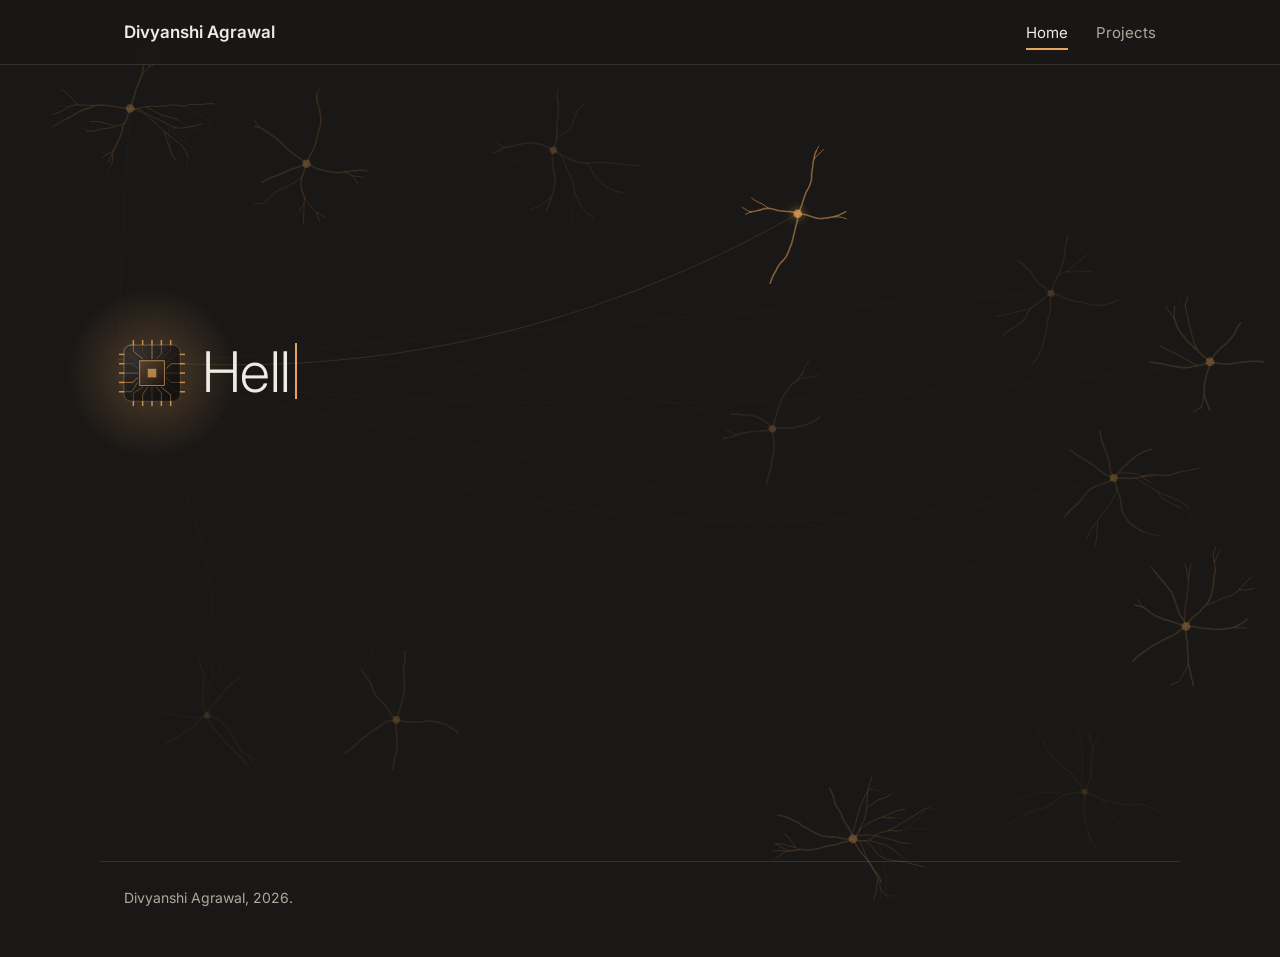
==== index.html @ 9fdd46ab "Portfolio site: home page with neuron network, projects page Co-Authored-By: Claude Opus 5.5 <norepl" ====
<!doctype html>
<html lang="en">
<head>
<meta charset="utf-8">
<meta name="viewport" content="width=device-width, initial-scale=1">
<title>Divyanshi Agrawal</title>
<meta name="description" content="Divyanshi Agrawal, biosignal algorithm engineer. EEG, ECG and respiration signal processing and validation.">
<link rel="preconnect" href="https://fonts.googleapis.com">
<link rel="preconnect" href="https://fonts.gstatic.com" crossorigin>
<link href="https://fonts.googleapis.com/css2?family=Inter:wght@300;400;500;600&display=swap" rel="stylesheet">
<link rel="stylesheet" href="style.css">
</head>
<body>

<canvas id="net" aria-hidden="true"></canvas>

<header class="topbar">
  <div class="inner">
    <a class="brand" href="index.html">Divyanshi Agrawal</a>
    <nav>
      <ul>
        <li><a class="current" href="index.html">Home</a></li>
        <li><a href="projects.html">Projects</a></li>
      </ul>
    </nav>
  </div>
</header>

<main class="page home">
  <section class="hero-net">
    <div class="hero-text">
      <div class="headline-row">
        <span class="chip-slot" aria-hidden="true"></span>
        <h1 id="typed" aria-label="Hello, I'm Divyanshi."><span id="typed-text" aria-hidden="true">Hello, I'm <span class="name">Divyanshi</span>.</span></h1>
      </div>
      <p class="role">Biosignal algorithm engineer</p>
      <p class="lead">I build signal processing and validation for EEG, ECG and respiration data.</p>
      <div class="actions">
        <a class="button primary" href="projects.html">See my projects</a>
      </div>
    </div>
  </section>
</main>

<footer class="home-footer">Divyanshi Agrawal, 2026.</footer>

<script src="network.js"></script>
</body>
</html>
---- style.css ----
:root {
  --bg: #1a1816;
  --text: #efeae4;
  --muted: #b0a89d;
  --accent: #e8a45c;
  --accent-soft: rgba(232, 164, 92, 0.12);
  --line: rgba(239, 234, 228, 0.12);
}
* { box-sizing: border-box; }
html { scroll-behavior: smooth; }
body {
  margin: 0;
  background: var(--bg);
  color: var(--muted);
  font: 17px/1.65 Inter, system-ui, sans-serif;
}
a { color: var(--accent); text-decoration: none; }
a:hover { text-decoration: underline; }
h1, h2, h3 { color: var(--text); font-weight: 600; margin: 0; letter-spacing: -0.02em; }
strong { color: var(--text); font-weight: 600; }

/* Top bar */
.topbar {
  position: sticky; top: 0; z-index: 10;
  background: rgba(26, 24, 22, 0.92);
  backdrop-filter: blur(8px);
  border-bottom: 1px solid var(--line);
}
.topbar .inner {
  max-width: 1080px; margin: 0 auto; padding: 0 24px;
  height: 64px; display: flex; align-items: center; justify-content: space-between;
}
.brand { color: var(--text); font-weight: 600; font-size: 17px; }
.brand:hover { text-decoration: none; }
.topbar ul { list-style: none; display: flex; gap: 28px; margin: 0; padding: 0; }
.topbar ul a { color: var(--muted); font-size: 15px; padding: 6px 0; border-bottom: 2px solid transparent; }
.topbar ul a:hover { color: var(--text); text-decoration: none; }
.topbar ul a.current { color: var(--text); border-bottom-color: var(--accent); }

/* Page body */
.page { max-width: 1080px; margin: 0 auto; padding: 72px 24px 48px; }
.page h1 { font-size: 40px; margin-bottom: 24px; }

/* Home hero */
.hero {
  display: grid; grid-template-columns: 1.3fr 1fr; gap: 64px; align-items: center;
}
.hero h1 { font-size: 56px; line-height: 1.08; }
.role { color: var(--accent); font-size: 20px; font-weight: 500; margin: 12px 0 20px; }
.lead { max-width: 520px; margin: 0 0 32px; }
.actions { display: flex; flex-wrap: wrap; gap: 12px; }
.button {
  display: inline-block; padding: 12px 22px; border-radius: 8px;
  border: 1px solid var(--accent); color: var(--accent); font-size: 15px; font-weight: 500;
}
.button:hover { background: var(--accent-soft); text-decoration: none; }
.button.primary { background: var(--accent); color: var(--bg); }
.button.primary:hover { background: #f0b676; }
.portrait {
  width: 100%; max-width: 380px; aspect-ratio: 3 / 4;
  object-fit: cover; object-position: center top;
  border-radius: 20px; border: 1px solid var(--line);
  justify-self: end;
}

/* Home: neuron network behind the page */
#net { position: fixed; inset: 0; width: 100%; height: 100%; display: block; z-index: 0; }
.home, .home-footer { position: relative; z-index: 1; }
.hero-net { min-height: calc(100vh - 64px - 160px); display: flex; align-items: center; }
.hero-text { width: fit-content; max-width: 100%; }
.headline-row { display: flex; align-items: center; gap: 22px; margin-bottom: 8px; }
.chip-slot { flex: 0 0 56px; height: 56px; }
.hero-net h1 { margin: 0; font-size: clamp(34px, 5vw, 56px); font-weight: 300; letter-spacing: -0.01em; line-height: 1.1; }
.hero-net h1 .name { color: var(--accent); font-weight: 400; }
.cursor {
  display: inline-block; width: 2px; height: 1em; margin-left: 4px; vertical-align: -0.12em;
  background: var(--accent); animation: blink 1s steps(1) infinite;
}
h1.typing .cursor { animation: none; }
.hero-text .role, .hero-text .lead, .hero-text .actions { transition: opacity 0.5s ease, transform 0.5s ease; }
.hero-text.pending .role, .hero-text.pending .lead, .hero-text.pending .actions { opacity: 0; transform: translateY(6px); }
@keyframes blink { 50% { opacity: 0; } }

/* Project cards */
.cards { display: flex; flex-direction: column; gap: 32px; }
.card {
  display: grid; grid-template-columns: 1fr 1.4fr; gap: 32px; align-items: start;
  padding: 28px; border: 1px solid var(--line); border-radius: 16px;
}
.figure {
  display: block; background: #fff; border-radius: 10px; padding: 8px;
  border: 1px solid var(--line); transition: transform 0.2s ease;
}
.figure:hover { transform: translateY(-2px); }
.figure img { display: block; width: 100%; height: auto; }
.card h2 { font-size: 22px; margin-bottom: 12px; }
.card p { margin: 0 0 20px; }
.status {
  display: inline-block; font-size: 13px; font-weight: 500; letter-spacing: 0.04em; text-transform: uppercase;
  color: var(--accent); background: var(--accent-soft); padding: 3px 10px; border-radius: 999px;
  margin-bottom: 12px !important;
}
.status.done { color: var(--text); background: var(--line); }
.card-links { display: flex; flex-wrap: wrap; gap: 12px; }
.button.disabled { border-color: var(--line); color: var(--muted); cursor: default; }
.button.disabled:hover { background: none; }

footer { max-width: 1080px; margin: 0 auto; padding: 24px 24px 48px; font-size: 14px; border-top: 1px solid var(--line); }

@media (max-width: 800px) {
  .topbar .inner { height: auto; padding: 12px 16px; flex-direction: column; gap: 8px; }
  .topbar ul { gap: 18px; flex-wrap: wrap; justify-content: center; }
  .page { padding: 40px 16px 32px; }
  .hero { grid-template-columns: 1fr; gap: 32px; }
  .hero h1 { font-size: 40px; }
  .portrait { justify-self: start; max-width: 280px; }
  .card { grid-template-columns: 1fr; gap: 20px; padding: 20px; }
  .headline-row { gap: 14px; }
  .chip-slot { flex-basis: 40px; height: 40px; }
}
@media (prefers-reduced-motion: reduce) { html { scroll-behavior: auto; } .cursor { animation: none; } }
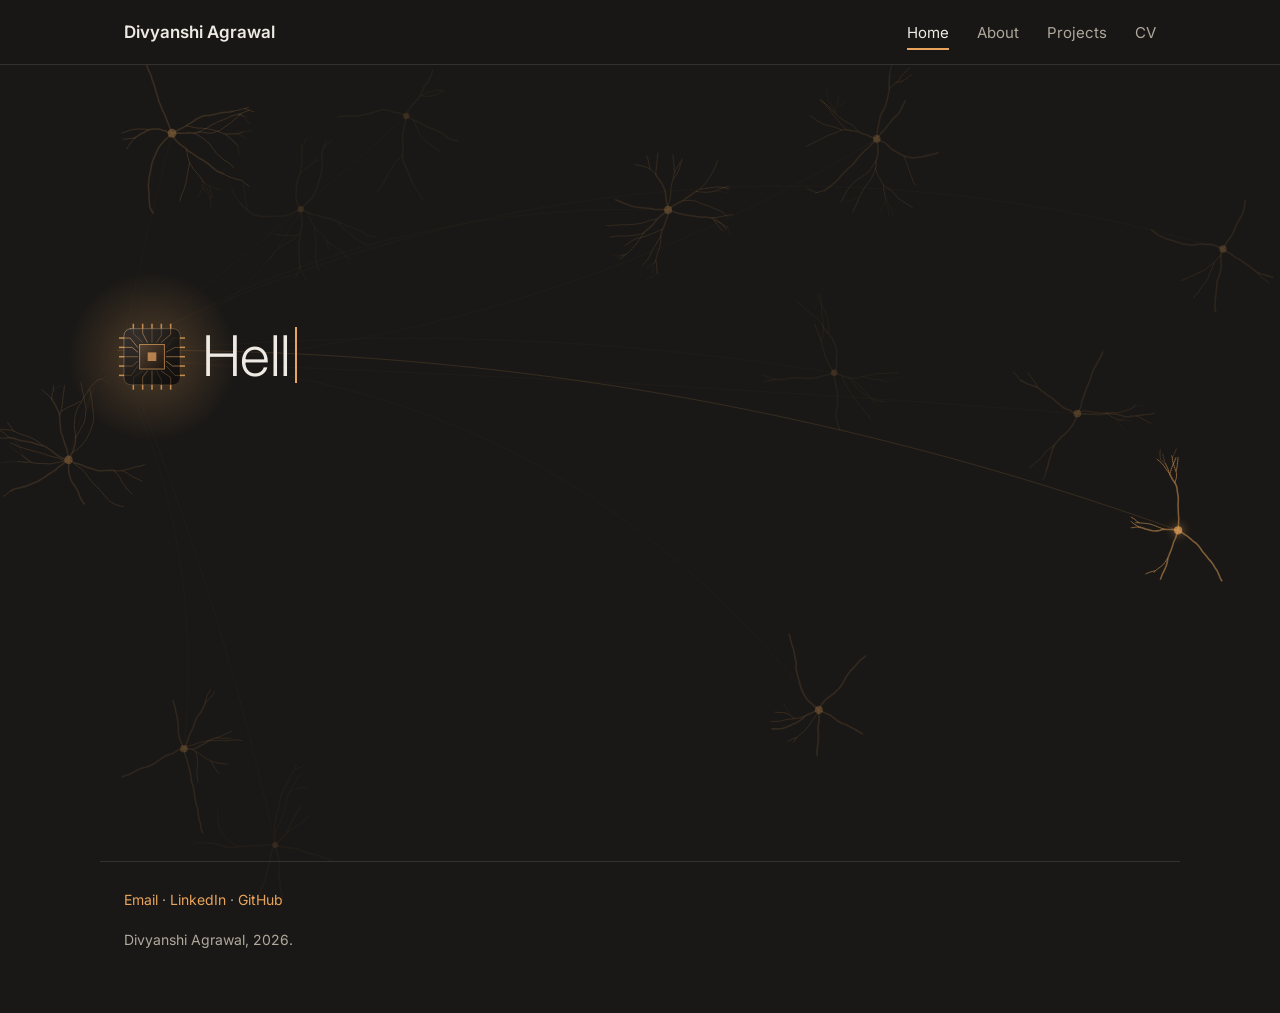
==== commit 0031a3e5: "Add About page, CV PDF, footer contact links, faint neurons on inner pages Co-Authored-By: Claude Op" ====
--- a/index.html
+++ b/index.html
@@ -20,7 +20,9 @@
     <nav>
       <ul>
         <li><a class="current" href="index.html">Home</a></li>
+        <li><a href="about.html">About</a></li>
         <li><a href="projects.html">Projects</a></li>
+        <li><a href="Divyanshi_Agrawal_CV.pdf">CV</a></li>
       </ul>
     </nav>
   </div>
@@ -34,15 +36,25 @@
         <h1 id="typed" aria-label="Hello, I'm Divyanshi."><span id="typed-text" aria-hidden="true">Hello, I'm <span class="name">Divyanshi</span>.</span></h1>
       </div>
       <p class="role">Biosignal algorithm engineer</p>
+      <p class="tags">Neurotech &middot; biosignals &middot; wearables &middot; neurostimulation</p>
       <p class="lead">I build signal processing and validation for EEG, ECG and respiration data.</p>
       <div class="actions">
         <a class="button primary" href="projects.html">See my projects</a>
+        <a class="button" href="Divyanshi_Agrawal_CV.pdf">Open CV (PDF)</a>
+        <a class="button" href="#contact">Contact</a>
       </div>
     </div>
   </section>
 </main>
 
-<footer class="home-footer">Divyanshi Agrawal, 2026.</footer>
+<footer id="contact" class="home-footer">
+  <p class="footer-links">
+    <a href="mailto:divisayz21@gmail.com">Email</a> &middot;
+    <a href="https://www.linkedin.com/in/divyanshi-agrawal-b606ba178">LinkedIn</a> &middot;
+    <a href="https://github.com/divi2121">GitHub</a>
+  </p>
+  <p>Divyanshi Agrawal, 2026.</p>
+</footer>
 
 <script src="network.js"></script>
 </body>
--- a/style.css
+++ b/style.css
@@ -47,6 +47,7 @@
 }
 .hero h1 { font-size: 56px; line-height: 1.08; }
 .role { color: var(--accent); font-size: 20px; font-weight: 500; margin: 12px 0 20px; }
+.tags { font-size: 15px; letter-spacing: 0.02em; margin: -12px 0 20px; }
 .lead { max-width: 520px; margin: 0 0 32px; }
 .actions { display: flex; flex-wrap: wrap; gap: 12px; }
 .button {
@@ -64,8 +65,9 @@
 }
 
 /* Home: neuron network behind the page */
-#net { position: fixed; inset: 0; width: 100%; height: 100%; display: block; z-index: 0; }
-.home, .home-footer { position: relative; z-index: 1; }
+#net, #bg { position: fixed; inset: 0; width: 100%; height: 100%; display: block; z-index: 0; }
+main, footer { position: relative; z-index: 1; }
+.footer-links { margin: 0 0 8px; line-height: 2; }
 .hero-net { min-height: calc(100vh - 64px - 160px); display: flex; align-items: center; }
 .hero-text { width: fit-content; max-width: 100%; }
 .headline-row { display: flex; align-items: center; gap: 22px; margin-bottom: 8px; }
@@ -77,9 +79,14 @@
   background: var(--accent); animation: blink 1s steps(1) infinite;
 }
 h1.typing .cursor { animation: none; }
-.hero-text .role, .hero-text .lead, .hero-text .actions { transition: opacity 0.5s ease, transform 0.5s ease; }
-.hero-text.pending .role, .hero-text.pending .lead, .hero-text.pending .actions { opacity: 0; transform: translateY(6px); }
+.hero-text .role, .hero-text .tags, .hero-text .lead, .hero-text .actions { transition: opacity 0.5s ease, transform 0.5s ease; }
+.hero-text.pending .role, .hero-text.pending .tags, .hero-text.pending .lead, .hero-text.pending .actions { opacity: 0; transform: translateY(6px); }
 @keyframes blink { 50% { opacity: 0; } }
+
+/* About */
+.about { max-width: 720px; }
+.about p { margin: 0 0 20px; }
+.about .actions { margin-top: 36px; }
 
 /* Project cards */
 .cards { display: flex; flex-direction: column; gap: 32px; }
@@ -119,3 +126,5 @@
   .chip-slot { flex-basis: 40px; height: 40px; }
 }
 @media (prefers-reduced-motion: reduce) { html { scroll-behavior: auto; } .cursor { animation: none; } }
+
+
